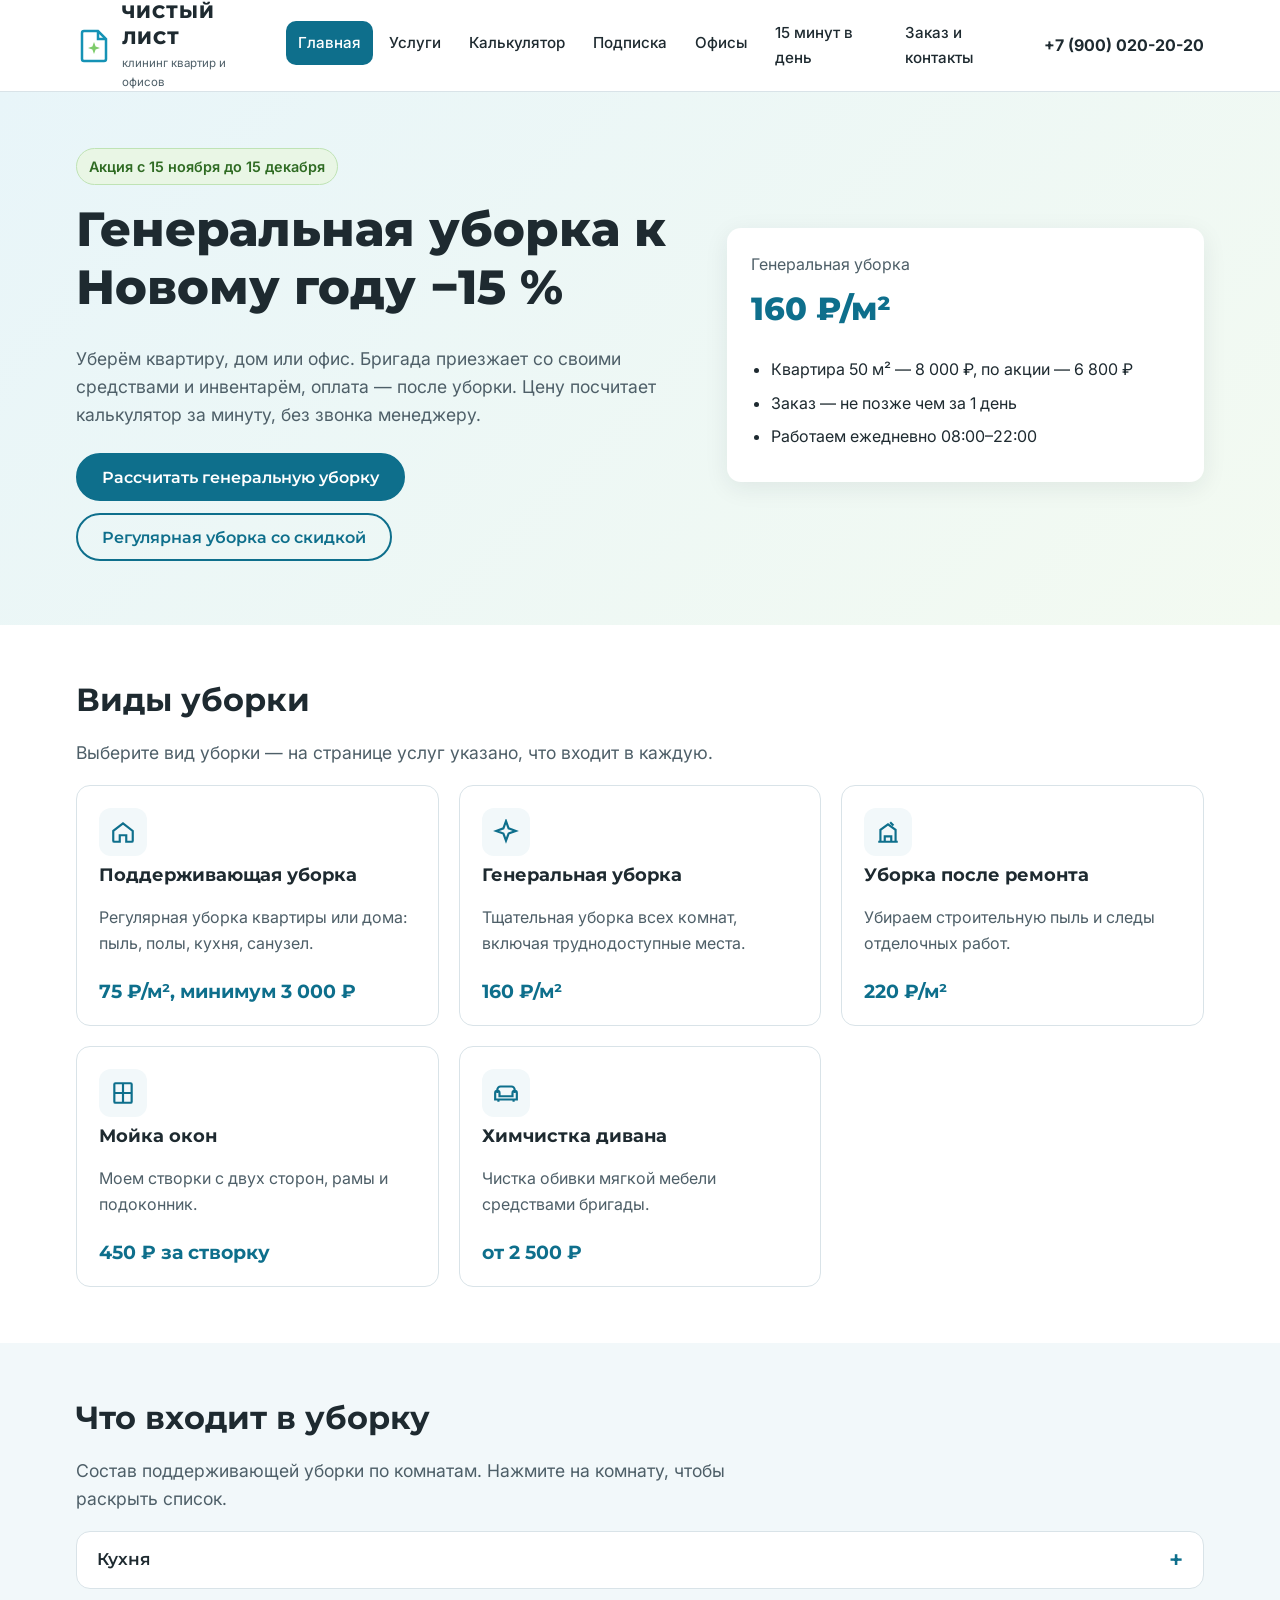
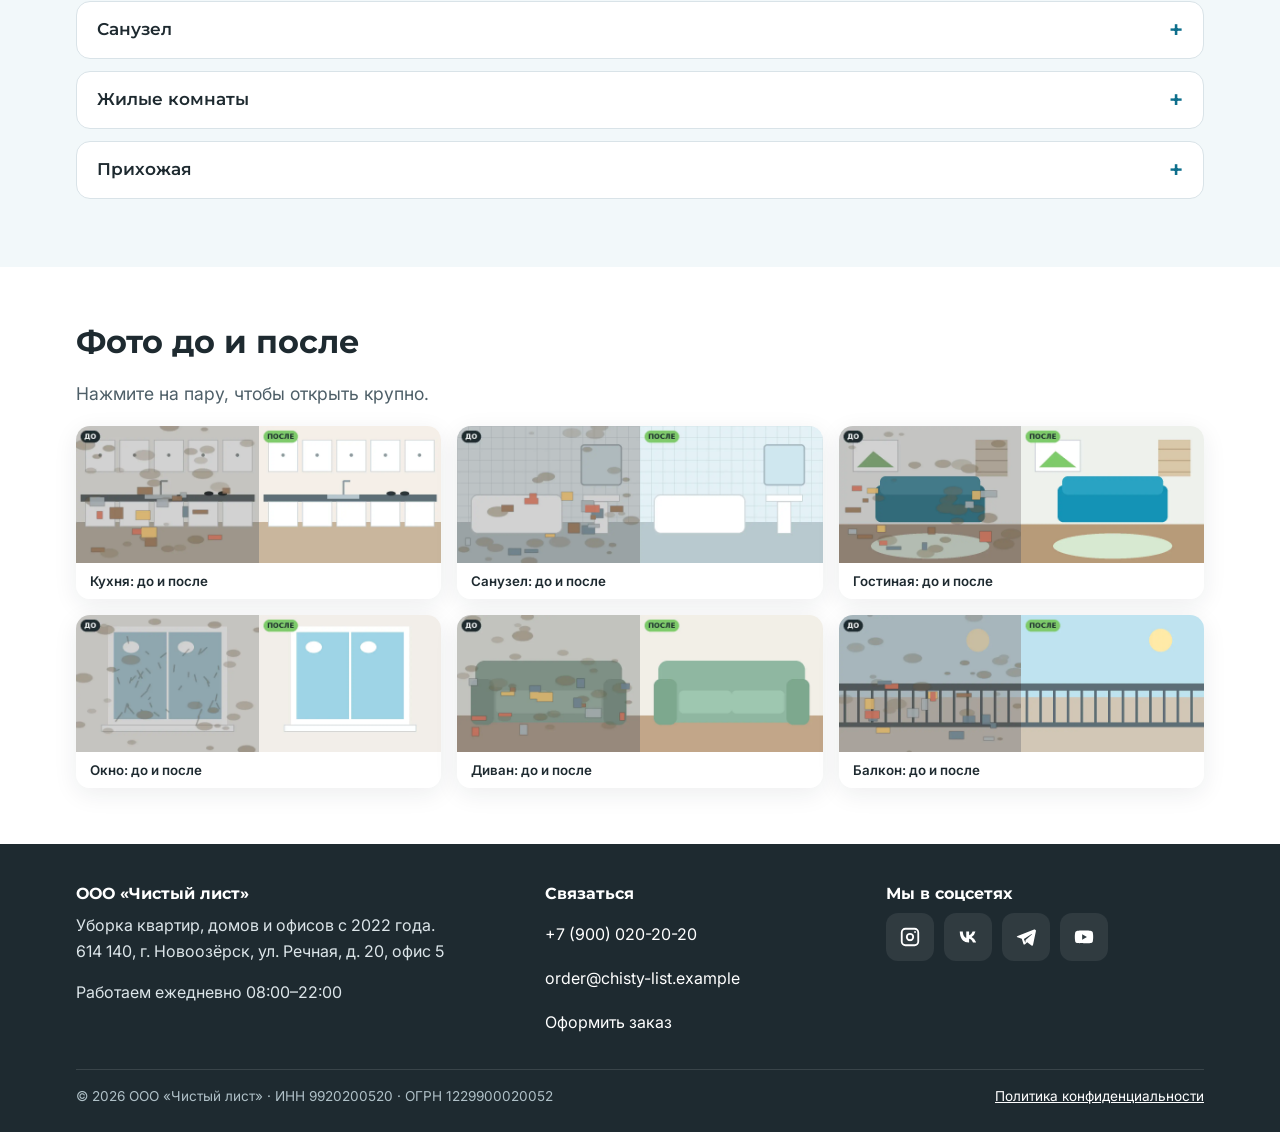
==== index.html @ 318503a2 "Исходный результат нейросети: 10 страниц, стили, JS, Apps Script, docs" ====
<!doctype html>
<html lang="ru">
<head>
<meta charset="utf-8">
<meta name="viewport" content="width=device-width, initial-scale=1">
<!-- Google tag (gtag.js) -->
<script async src="https://www.googletagmanager.com/gtag/js?id=G-XXXXXXXXXX"></script>
<script>
  window.dataLayer = window.dataLayer || [];
  function gtag(){dataLayer.push(arguments);}
  gtag('js', new Date());
  gtag('config', 'G-XXXXXXXXXX');
</script>
<title>Чистый лист — уборка квартир, домов и офисов в Новоозёрске</title>
<meta name="description" content="Поддерживающая уборка от 75 ₽/м², генеральная — 160 ₽/м². Генеральная уборка к Новому году −15 % при заказе до 15 декабря. Расчёт цены онлайн.">
<link rel="canonical" href="https://tz-20-klining-chistyy-list.vercel.app/">
<meta property="og:type" content="website">
<meta property="og:locale" content="ru_RU">
<meta property="og:site_name" content="Чистый лист — клининг квартир и офисов">
<meta property="og:title" content="Чистый лист — уборка квартир, домов и офисов в Новоозёрске">
<meta property="og:description" content="Поддерживающая уборка от 75 ₽/м², генеральная — 160 ₽/м². Генеральная уборка к Новому году −15 % при заказе до 15 декабря. Расчёт цены онлайн.">
<meta property="og:url" content="https://tz-20-klining-chistyy-list.vercel.app/">
<meta property="og:image" content="https://tz-20-klining-chistyy-list.vercel.app/img/og-image.jpg">
<meta property="og:image:width" content="1200">
<meta property="og:image:height" content="630">
<meta name="theme-color" content="#1592B5">
<link rel="icon" href="favicon.ico" sizes="any">
<link rel="icon" href="img/favicon.svg" type="image/svg+xml">
<link rel="apple-touch-icon" href="img/apple-touch-icon.png">
<link rel="preconnect" href="https://fonts.googleapis.com">
<link rel="preconnect" href="https://fonts.gstatic.com" crossorigin>
<link rel="stylesheet" href="https://fonts.googleapis.com/css2?family=Inter:wght@400;500;600;700&amp;family=Montserrat:wght@600;700;800&amp;display=swap">
<link rel="stylesheet" href="css/style.css">
<script src="js/analytics.js" defer></script>
<script src="js/main.js" defer></script>
</head>
<body>
<a class="skip-link" href="#main">Перейти к содержанию</a>
<header class="header">
  <div class="wrap header__inner">
    <a class="logo" href="index.html" aria-label="Чистый лист — на главную">
      <svg class="logo__mark" viewBox="0 0 36 36" aria-hidden="true"><path d="M8 3h14l8 8v20a2 2 0 0 1-2 2H8a2 2 0 0 1-2-2V5a2 2 0 0 1 2-2z" fill="#fff" stroke="#1592B5" stroke-width="2.5"/><path d="M22 3v8h8" fill="none" stroke="#1592B5" stroke-width="2.5"/><path d="M18 14l1.6 4.4L24 20l-4.4 1.6L18 26l-1.6-4.4L12 20l4.4-1.6z" fill="#7DCB6A"/></svg>
      <span><span class="logo__name">ЧИСТЫЙ ЛИСТ</span><span class="logo__sub">клининг квартир и офисов</span></span>
    </a>
    <nav class="nav" id="nav" aria-label="Главное меню">
      <ul class="nav__list">
        <li><a class="nav__link" href="index.html" aria-current="page">Главная</a></li><li><a class="nav__link" href="services.html">Услуги</a></li><li><a class="nav__link" href="calculator.html">Калькулятор</a></li><li><a class="nav__link" href="subscription.html">Подписка</a></li><li><a class="nav__link" href="office.html">Офисы</a></li><li><a class="nav__link" href="tips.html">15 минут в день</a></li><li><a class="nav__link" href="contacts.html">Заказ и контакты</a></li>
      </ul>
    </nav>
    <a class="header__phone" href="tel:+79000202020" data-event="contact_click" data-contact-type="phone">+7 (900) 020-20-20</a>
    <button class="nav-toggle" type="button" aria-controls="nav" aria-expanded="false" aria-label="Открыть меню"><span></span></button>
  </div>
</header>
<main id="main">
<section class="hero">
  <div class="wrap hero__grid">
    <div>
      <span class="badge">Акция с 15 ноября до 15 декабря</span>
      <h1>Генеральная уборка к Новому году −15 %</h1>
      <p class="lead">Уберём квартиру, дом или офис. Бригада приезжает со своими средствами и инвентарём, оплата — после уборки. Цену посчитает калькулятор за минуту, без звонка менеджеру.</p>
      <div class="hero__actions">
        <a class="btn" href="calculator.html?type=deep" data-event="cta_click" data-button-name="hero_calc_deep" data-page-section="hero">Рассчитать генеральную уборку</a>
        <a class="btn btn--ghost" href="subscription.html" data-event="cta_click" data-button-name="hero_subscription" data-page-section="hero">Регулярная уборка со скидкой</a>
      </div>
    </div>
    <div class="hero__card">
      <p class="muted">Генеральная уборка</p>
      <p class="price-big">160 ₽/м²</p>
      <ul>
        <li>Квартира 50 м² — 8 000 ₽, по акции — 6 800 ₽</li>
        <li>Заказ — не позже чем за 1 день</li>
        <li>Работаем ежедневно 08:00–22:00</li>
      </ul>
    </div>
  </div>
</section>
<section class="section" aria-labelledby="types">
  <div class="wrap">
    <h2 id="types">Виды уборки</h2>
    <p class="lead">Выберите вид уборки — на странице услуг указано, что входит в каждую.</p>
    <div class="grid grid--3"><a class="card card--link" href="services.html#regular" data-event="service_view" data-cleaning-type="regular"><span class="card__icon"><svg width="26" height="26" viewBox="0 0 24 24" fill="none" stroke="currentColor" stroke-width="2" aria-hidden="true"><path d="M3 11l9-7 9 7v9a1 1 0 0 1-1 1h-5v-6H9v6H4a1 1 0 0 1-1-1z"/></svg></span><h3>Поддерживающая уборка</h3><p class="muted">Регулярная уборка квартиры или дома: пыль, полы, кухня, санузел.</p><span class="card__price">75 ₽/м², минимум 3 000 ₽</span></a><a class="card card--link" href="services.html#deep" data-event="service_view" data-cleaning-type="deep"><span class="card__icon"><svg width="26" height="26" viewBox="0 0 24 24" fill="none" stroke="currentColor" stroke-width="2" aria-hidden="true"><path d="M12 2l2.4 6.6L21 11l-6.6 2.4L12 20l-2.4-6.6L3 11l6.6-2.4z"/></svg></span><h3>Генеральная уборка</h3><p class="muted">Тщательная уборка всех комнат, включая труднодоступные места.</p><span class="card__price">160 ₽/м²</span></a><a class="card card--link" href="services.html#after_repair" data-event="service_view" data-cleaning-type="after_repair"><span class="card__icon"><svg width="26" height="26" viewBox="0 0 24 24" fill="none" stroke="currentColor" stroke-width="2" aria-hidden="true"><path d="M3 21h18M5 21V10l7-5 7 5v11M9 21v-5h6v5"/><path d="M14 3l3 3"/></svg></span><h3>Уборка после ремонта</h3><p class="muted">Убираем строительную пыль и следы отделочных работ.</p><span class="card__price">220 ₽/м²</span></a><a class="card card--link" href="services.html#windows" data-event="service_view" data-cleaning-type="windows"><span class="card__icon"><svg width="26" height="26" viewBox="0 0 24 24" fill="none" stroke="currentColor" stroke-width="2" aria-hidden="true"><rect x="4" y="3" width="16" height="18" rx="1"/><path d="M12 3v18M4 12h16"/></svg></span><h3>Мойка окон</h3><p class="muted">Моем створки с двух сторон, рамы и подоконник.</p><span class="card__price">450 ₽ за створку</span></a><a class="card card--link" href="services.html#upholstery" data-event="service_view" data-cleaning-type="upholstery"><span class="card__icon"><svg width="26" height="26" viewBox="0 0 24 24" fill="none" stroke="currentColor" stroke-width="2" aria-hidden="true"><path d="M4 12V9a3 3 0 0 1 3-3h10a3 3 0 0 1 3 3v3"/><path d="M2 12a2 2 0 0 1 4 0v3h12v-3a2 2 0 0 1 4 0v6H2zM5 18v2M19 18v2"/></svg></span><h3>Химчистка дивана</h3><p class="muted">Чистка обивки мягкой мебели средствами бригады.</p><span class="card__price">от 2 500 ₽</span></a></div>
  </div>
</section>
<section class="section section--soft faq" aria-labelledby="included">
  <div class="wrap">
    <h2 id="included">Что входит в уборку</h2>
    <p class="lead">Состав поддерживающей уборки по комнатам. Нажмите на комнату, чтобы раскрыть список.</p>
    <details data-event="faq_open" data-question-id="kitchen"><summary>Кухня</summary><div class="faq__body"><ul><li>Столешница, фартук и фасады шкафов снаружи</li><li>Плита снаружи и мойка</li><li>Стол, стулья, подоконник</li><li>Пол: пылесос и влажная уборка</li><li>Духовка и холодильник внутри — дополнительно: 700 ₽ и 600 ₽</li></ul></div></details><details data-event="faq_open" data-question-id="bathroom"><summary>Санузел</summary><div class="faq__body"><ul><li>Ванна или душевая кабина</li><li>Раковина, смеситель и зеркало</li><li>Унитаз снаружи и внутри</li><li>Плитка на уровне брызг</li><li>Пол</li></ul></div></details><details data-event="faq_open" data-question-id="rooms"><summary>Жилые комнаты</summary><div class="faq__body"><ul><li>Пыль с мебели, полок и техники</li><li>Зеркала и стеклянные поверхности</li><li>Заправка кровати (бельё ваше)</li><li>Пол: пылесос и влажная уборка</li><li>Балкон — дополнительно: 900 ₽</li></ul></div></details><details data-event="faq_open" data-question-id="hallway"><summary>Прихожая</summary><div class="faq__body"><ul><li>Входная дверь с внутренней стороны</li><li>Зеркало и полки</li><li>Обувница снаружи</li><li>Пол и коврик</li></ul></div></details>
  </div>
</section>
<section class="section" aria-labelledby="photos">
  <div class="wrap">
    <h2 id="photos">Фото до и после</h2>
    <p class="lead">Нажмите на пару, чтобы открыть крупно.</p>
    <div class="gallery"><button class="gallery__item" type="button" data-event="gallery_view" data-photo-index="1" data-room="kitchen" data-title="Кухня"><span class="gallery__pair"><img src="img/before-kitchen.webp" alt="Кухня до уборки" width="400" height="300" loading="lazy"><img src="img/after-kitchen.webp" alt="Кухня после уборки" width="400" height="300" loading="lazy"></span><span class="gallery__caption">Кухня: до и после</span></button><button class="gallery__item" type="button" data-event="gallery_view" data-photo-index="2" data-room="bathroom" data-title="Санузел"><span class="gallery__pair"><img src="img/before-bathroom.webp" alt="Санузел до уборки" width="400" height="300" loading="lazy"><img src="img/after-bathroom.webp" alt="Санузел после уборки" width="400" height="300" loading="lazy"></span><span class="gallery__caption">Санузел: до и после</span></button><button class="gallery__item" type="button" data-event="gallery_view" data-photo-index="3" data-room="living" data-title="Гостиная"><span class="gallery__pair"><img src="img/before-living.webp" alt="Гостиная до уборки" width="400" height="300" loading="lazy"><img src="img/after-living.webp" alt="Гостиная после уборки" width="400" height="300" loading="lazy"></span><span class="gallery__caption">Гостиная: до и после</span></button><button class="gallery__item" type="button" data-event="gallery_view" data-photo-index="4" data-room="window" data-title="Окно"><span class="gallery__pair"><img src="img/before-window.webp" alt="Окно до уборки" width="400" height="300" loading="lazy"><img src="img/after-window.webp" alt="Окно после уборки" width="400" height="300" loading="lazy"></span><span class="gallery__caption">Окно: до и после</span></button><button class="gallery__item" type="button" data-event="gallery_view" data-photo-index="5" data-room="sofa" data-title="Диван"><span class="gallery__pair"><img src="img/before-sofa.webp" alt="Диван до уборки" width="400" height="300" loading="lazy"><img src="img/after-sofa.webp" alt="Диван после уборки" width="400" height="300" loading="lazy"></span><span class="gallery__caption">Диван: до и после</span></button><button class="gallery__item" type="button" data-event="gallery_view" data-photo-index="6" data-room="balcony" data-title="Балкон"><span class="gallery__pair"><img src="img/before-balcony.webp" alt="Балкон до уборки" width="400" height="300" loading="lazy"><img src="img/after-balcony.webp" alt="Балкон после уборки" width="400" height="300" loading="lazy"></span><span class="gallery__caption">Балкон: до и после</span></button></div>
  </div>
</section>
<div class="lightbox" id="lightbox" role="dialog" aria-modal="true" aria-label="Фото до и после">
  <div class="lightbox__inner">
    <button class="btn btn--ghost lightbox__close" type="button" data-close>Закрыть</button>
    <h2 class="lightbox__title" id="lightbox-title"></h2>
    <div class="lightbox__pair">
      <figure><img id="lb-before" src="img/before-kitchen.webp" alt="" width="800" height="600"><figcaption>До</figcaption></figure>
      <figure><img id="lb-after" src="img/after-kitchen.webp" alt="" width="800" height="600"><figcaption>После</figcaption></figure>
    </div>
  </div>
</div>
</main>
<footer class="footer">
  <div class="wrap">
    <div class="footer__grid">
      <div>
        <h2>ООО «Чистый лист»</h2>
        <p>Уборка квартир, домов и офисов с 2022 года.<br>614 140, г. Новоозёрск, ул. Речная, д. 20, офис 5</p>
        <p>Работаем ежедневно 08:00–22:00</p>
      </div>
      <div>
        <h2>Связаться</h2>
        <ul>
          <li><a href="tel:+79000202020" data-event="contact_click" data-contact-type="phone">+7 (900) 020-20-20</a></li>
          <li><a href="mailto:order@chisty-list.example" data-event="contact_click" data-contact-type="email">order@chisty-list.example</a></li>
          <li><a href="contacts.html">Оформить заказ</a></li>
        </ul>
      </div>
      <div>
        <h2>Мы в соцсетях</h2>
        <div class="socials"><a href="https://www.instagram.com/chisty_list_clean/" target="_blank" rel="noopener" aria-label="Instagram" data-event="social_click" data-network="instagram" data-page-section="footer"><svg viewBox="0 0 24 24" aria-hidden="true"><path d="M7 2h10a5 5 0 0 1 5 5v10a5 5 0 0 1-5 5H7a5 5 0 0 1-5-5V7a5 5 0 0 1 5-5zm0 2a3 3 0 0 0-3 3v10a3 3 0 0 0 3 3h10a3 3 0 0 0 3-3V7a3 3 0 0 0-3-3H7zm5 3.5a4.5 4.5 0 1 1 0 9 4.5 4.5 0 0 1 0-9zm0 2a2.5 2.5 0 1 0 0 5 2.5 2.5 0 0 0 0-5zM17.5 5.5a1 1 0 1 1 0 2 1 1 0 0 1 0-2z"/></svg></a><a href="https://vk.com/chisty_list_clean" target="_blank" rel="noopener" aria-label="ВКонтакте" data-event="social_click" data-network="vk" data-page-section="footer"><svg viewBox="0 0 24 24" aria-hidden="true"><path d="M3 6h3.3c.2 4.6 2.2 6.6 3.8 7V6h3.1v4c1.6-.2 3.2-2 3.8-4h3.1a9.3 9.3 0 0 1-4.2 6 9.6 9.6 0 0 1 4.9 6h-3.4c-.7-2.2-2.5-3.9-4.2-4.1V18h-.4C7.2 18 3.3 14.3 3 6z"/></svg></a><a href="https://t.me/chisty_list_clean" target="_blank" rel="noopener" aria-label="Telegram" data-event="social_click" data-network="telegram" data-page-section="footer"><svg viewBox="0 0 24 24" aria-hidden="true"><path d="M21.5 3.6 2.9 10.8c-1.3.5-1.2 1.3-.2 1.6l4.7 1.5 1.8 5.6c.2.6.4.8.9.8.4 0 .6-.2.9-.4l2.3-2.2 4.7 3.5c.9.5 1.5.2 1.7-.8l3.1-14.6c.3-1.3-.5-1.9-1.3-1.6zM9.7 14.1l8.5-5.4c.4-.2.7-.1.4.2l-7 6.4-.3 3-1.6-4.2z"/></svg></a><a href="https://www.youtube.com/@chisty_list_clean" target="_blank" rel="noopener" aria-label="YouTube" data-event="social_click" data-network="youtube" data-page-section="footer"><svg viewBox="0 0 24 24" aria-hidden="true"><path d="M21.6 7.2a2.6 2.6 0 0 0-1.8-1.8C18.2 5 12 5 12 5s-6.2 0-7.8.4A2.6 2.6 0 0 0 2.4 7.2 27 27 0 0 0 2 12a27 27 0 0 0 .4 4.8 2.6 2.6 0 0 0 1.8 1.8c1.6.4 7.8.4 7.8.4s6.2 0 7.8-.4a2.6 2.6 0 0 0 1.8-1.8A27 27 0 0 0 22 12a27 27 0 0 0-.4-4.8zM10 15V9l5.2 3L10 15z"/></svg></a></div>
      </div>
    </div>
    <div class="footer__bottom">
      <span>© 2026 ООО «Чистый лист» · ИНН 9920200520 · ОГРН 1229900020052</span>
      <a href="privacy.html">Политика конфиденциальности</a>
    </div>
  </div>
</footer>
</body>
</html>
---- css/style.css ----
/* ЧИСТЫЙ ЛИСТ — общие стили сайта */
:root {
  --brand: #1592B5;        /* бирюзово-синий, фирменный */
  --brand-dark: #0E6F8C;   /* для кнопок и текста: контраст с белым выше 4.5:1 */
  --green: #7DCB6A;        /* свежий зелёный */
  --green-soft: #E9F6E5;
  --ink: #1E2A30;          /* графит */
  --muted: #4E5F68;
  --line: #D9E3E8;
  --bg: #FFFFFF;
  --bg-soft: #F2F8FA;
  --error: #B42318;
  --radius: 14px;
  --shadow: 0 6px 24px rgba(30, 42, 48, .08);
  --wrap: 1160px;
}

*, *::before, *::after { box-sizing: border-box; }
html { -webkit-text-size-adjust: 100%; scroll-behavior: smooth; }
body {
  margin: 0;
  font-family: "Inter", system-ui, -apple-system, "Segoe UI", Roboto, Arial, sans-serif;
  font-size: 16px;
  line-height: 1.6;
  color: var(--ink);
  background: var(--bg);
  overflow-x: hidden;
}
img { max-width: 100%; height: auto; display: block; }
[hidden] { display: none !important; }
a { color: var(--brand-dark); }
h1, h2, h3 { font-family: "Montserrat", "Inter", sans-serif; line-height: 1.2; margin: 0 0 .6em; }
h1 { font-size: clamp(1.8rem, 4.5vw, 3rem); font-weight: 800; }
h2 { font-size: clamp(1.4rem, 3vw, 2rem); font-weight: 700; }
h3 { font-size: 1.15rem; font-weight: 700; }
p { margin: 0 0 1em; }

.wrap { width: 100%; max-width: var(--wrap); margin: 0 auto; padding: 0 16px; }
.section { padding: 56px 0; }
.section--soft { background: var(--bg-soft); }
.lead { font-size: 1.1rem; color: var(--muted); max-width: 720px; }
.muted { color: var(--muted); }
.small { font-size: .9rem; }
.visually-hidden {
  position: absolute !important; width: 1px; height: 1px; overflow: hidden;
  clip: rect(0 0 0 0); white-space: nowrap;
}
.skip-link { position: absolute; left: -999px; top: 8px; background: var(--ink); color: #fff; padding: 8px 12px; z-index: 100; }
.skip-link:focus { left: 8px; }
:focus-visible { outline: 3px solid var(--green); outline-offset: 2px; }

/* ---------- Кнопки ---------- */
.btn {
  display: inline-flex; align-items: center; justify-content: center; gap: 8px;
  min-height: 48px; min-width: 44px; padding: 12px 24px;
  border-radius: 999px; border: 2px solid var(--brand-dark);
  background: var(--brand-dark); color: #fff;
  font: 600 1rem/1.2 "Montserrat", sans-serif; text-decoration: none; cursor: pointer;
  transition: background .2s, transform .1s;
}
.btn:hover { background: #0B5B73; }
.btn:active { transform: translateY(1px); }
.btn[disabled] { opacity: .6; cursor: wait; }
.btn--ghost { background: transparent; color: var(--brand-dark); }
.btn--ghost:hover { background: var(--bg-soft); }
.btn--green { background: var(--green); border-color: var(--green); color: var(--ink); }
.btn--green:hover { background: #6BB958; }
.btn--block { width: 100%; }

/* ---------- Шапка ---------- */
.header { position: sticky; top: 0; z-index: 50; background: rgba(255,255,255,.96); border-bottom: 1px solid var(--line); backdrop-filter: blur(6px); }
.header__inner { display: flex; align-items: center; gap: 16px; min-height: 68px; }
.logo { display: flex; align-items: center; gap: 10px; text-decoration: none; color: var(--ink); margin-right: auto; }
.logo__mark { width: 36px; height: 36px; flex: none; }
.logo__name { font: 800 1.1rem/1 "Montserrat", sans-serif; letter-spacing: .06em; }
.logo__sub { display: block; font-size: .72rem; color: var(--muted); letter-spacing: 0; font-weight: 400; margin-top: 3px; }
.nav__list { display: flex; gap: 4px; list-style: none; margin: 0; padding: 0; }
.nav__link {
  display: flex; align-items: center; min-height: 44px; padding: 0 12px; border-radius: 10px;
  color: var(--ink); text-decoration: none; font-weight: 500; font-size: .95rem;
}
.nav__link:hover { background: var(--bg-soft); }
.nav__link[aria-current="page"] { background: var(--brand-dark); color: #fff; }
.header__phone { font-weight: 700; text-decoration: none; color: var(--ink); white-space: nowrap; min-height: 44px; display: flex; align-items: center; }
.nav-toggle {
  display: none; width: 48px; height: 48px; border: 1px solid var(--line); border-radius: 12px;
  background: #fff; cursor: pointer; align-items: center; justify-content: center;
}
.nav-toggle span, .nav-toggle span::before, .nav-toggle span::after {
  display: block; width: 22px; height: 2px; background: var(--ink); position: relative; content: "";
}
.nav-toggle span::before { position: absolute; top: -7px; }
.nav-toggle span::after { position: absolute; top: 7px; }

@media (max-width: 1100px) {
  .nav-toggle { display: inline-flex; }
  .header__phone { display: none; }
  .nav { position: absolute; top: 100%; left: 0; right: 0; background: #fff; border-bottom: 1px solid var(--line); display: none; box-shadow: var(--shadow); }
  .nav.is-open { display: block; }
  .nav__list { flex-direction: column; padding: 8px 16px 16px; }
  .nav__link { min-height: 48px; }
}

/* ---------- Первый экран ---------- */
.hero { background: linear-gradient(135deg, #E8F5F9 0%, #F3FAF1 100%); padding: 56px 0 64px; }
.hero__grid { display: grid; grid-template-columns: 1.3fr 1fr; gap: 32px; align-items: center; }
.badge { display: inline-block; background: var(--green-soft); color: #2F6B23; border: 1px solid #BFE3B4; font-weight: 600; font-size: .9rem; padding: 6px 12px; border-radius: 999px; margin-bottom: 16px; }
.hero__actions { display: flex; flex-wrap: wrap; gap: 12px; margin-top: 24px; }
.hero__card { background: #fff; border-radius: var(--radius); box-shadow: var(--shadow); padding: 24px; }
.hero__card ul { margin: 0; padding-left: 20px; }
.hero__card li { margin-bottom: 8px; }
.price-big { font: 800 2rem/1 "Montserrat", sans-serif; color: var(--brand-dark); }

/* ---------- Карточки ---------- */
.grid { display: grid; gap: 20px; }
.grid--3 { grid-template-columns: repeat(3, 1fr); }
.grid--2 { grid-template-columns: repeat(2, 1fr); }
.card {
  background: #fff; border: 1px solid var(--line); border-radius: var(--radius); padding: 22px;
  display: flex; flex-direction: column; gap: 8px;
}
.card--link { cursor: pointer; text-decoration: none; color: inherit; transition: box-shadow .2s, border-color .2s; }
.card--link:hover { box-shadow: var(--shadow); border-color: var(--brand); }
.card__icon { width: 48px; height: 48px; border-radius: 12px; background: var(--bg-soft); display: grid; place-items: center; color: var(--brand-dark); }
.card__price { font: 700 1.2rem/1.2 "Montserrat", sans-serif; color: var(--brand-dark); margin-top: auto; }
.card ul { margin: 0; padding-left: 18px; }
.card li { margin-bottom: 4px; }

/* ---------- Что входит (раскрывающиеся блоки) ---------- */
.faq details { border: 1px solid var(--line); border-radius: var(--radius); background: #fff; margin-bottom: 12px; }
.faq summary {
  cursor: pointer; list-style: none; padding: 16px 52px 16px 20px; min-height: 56px; position: relative;
  font: 600 1.05rem/1.4 "Montserrat", sans-serif;
}
.faq summary::-webkit-details-marker { display: none; }
.faq summary::after { content: "+"; position: absolute; right: 20px; top: 50%; transform: translateY(-50%); font-size: 1.5rem; color: var(--brand-dark); }
.faq details[open] summary::after { content: "−"; }
.faq .faq__body { padding: 0 20px 16px; }
.faq ul { margin: 0; padding-left: 20px; }

/* ---------- Галерея до/после ---------- */
.gallery { display: grid; grid-template-columns: repeat(3, 1fr); gap: 16px; }
.gallery__item { border: 0; padding: 0; background: none; cursor: pointer; text-align: left; border-radius: var(--radius); overflow: hidden; box-shadow: var(--shadow); }
.gallery__pair { display: grid; grid-template-columns: 1fr 1fr; }
.gallery__pair img { aspect-ratio: 4 / 3; object-fit: cover; width: 100%; }
.gallery__caption { display: block; padding: 10px 14px; background: #fff; font-weight: 600; color: var(--ink); font-family: "Inter", sans-serif; }
.lightbox { position: fixed; inset: 0; background: rgba(15, 22, 26, .85); display: none; align-items: center; justify-content: center; padding: 16px; z-index: 200; }
.lightbox.is-open { display: flex; }
.lightbox__inner { background: #fff; border-radius: var(--radius); max-width: 960px; width: 100%; padding: 16px; }
.lightbox__pair { display: grid; grid-template-columns: 1fr 1fr; gap: 12px; }
.lightbox__pair figure { margin: 0; }
.lightbox__pair figcaption { text-align: center; font-weight: 600; padding-top: 6px; }
.lightbox__close { float: right; }

/* ---------- Формы ---------- */
.form { display: grid; gap: 16px; }
.field { display: grid; gap: 6px; }
.field label, .field legend { font-weight: 600; }
.field input, .field select, .field textarea {
  width: 100%; min-height: 48px; padding: 10px 14px; border: 1.5px solid #9FB2BC; border-radius: 10px;
  font: inherit; color: var(--ink); background: #fff;
}
.field input:focus, .field select:focus, .field textarea:focus { border-color: var(--brand); outline: none; box-shadow: 0 0 0 3px rgba(21,146,181,.2); }
.field.has-error input, .field.has-error select { border-color: var(--error); background: #FFF6F5; }
.field__error { color: var(--error); font-size: .9rem; min-height: 0; }
.field__hint { color: var(--muted); font-size: .88rem; }
.check { display: flex; gap: 12px; align-items: flex-start; }
.check input { width: 24px; height: 24px; min-height: 24px; margin: 2px 0 0; flex: none; accent-color: var(--brand-dark); }
.check.has-error { color: var(--error); }
.notice { background: #FFF8E6; border: 1px solid #F1D48A; border-radius: 10px; padding: 12px 14px; font-size: .95rem; }
.notice--info { background: var(--bg-soft); border-color: var(--line); }
.form-status { font-weight: 600; }
.form-status.is-error { color: var(--error); }
.form-row { display: grid; grid-template-columns: 1fr 1fr; gap: 16px; }

/* ---------- Калькулятор ---------- */
.calc { display: grid; grid-template-columns: 1.4fr 1fr; gap: 24px; align-items: start; }
.panel { background: #fff; border: 1px solid var(--line); border-radius: var(--radius); padding: 22px; margin-bottom: 20px; }
.panel h2 { font-size: 1.25rem; }
.options { display: grid; grid-template-columns: repeat(auto-fit, minmax(150px, 1fr)); gap: 10px; }
.option { position: relative; }
.option input { position: absolute; opacity: 0; inset: 0; }
.option span {
  display: flex; flex-direction: column; justify-content: center; min-height: 64px; padding: 10px 14px;
  border: 1.5px solid var(--line); border-radius: 12px; cursor: pointer; background: #fff; height: 100%;
}
.option small { color: var(--muted); }
.option input:checked + span { border-color: var(--brand-dark); background: #E8F5F9; box-shadow: inset 0 0 0 1px var(--brand-dark); }
.option input:focus-visible + span { outline: 3px solid var(--green); outline-offset: 2px; }
.option input:disabled + span { opacity: .45; cursor: not-allowed; }
.range-row { display: flex; gap: 12px; align-items: center; }
.range-row input[type="range"] { flex: 1; min-height: 44px; accent-color: var(--brand-dark); }
.range-row input[type="number"] { width: 110px; }
.extras { display: grid; gap: 10px; }
.extra { display: flex; align-items: center; gap: 12px; padding: 10px 14px; border: 1px solid var(--line); border-radius: 12px; min-height: 56px; }
.extra label { display: flex; align-items: center; gap: 12px; flex: 1; cursor: pointer; }
.extra input[type="checkbox"] { width: 24px; height: 24px; accent-color: var(--brand-dark); flex: none; }
.extra__price { color: var(--muted); white-space: nowrap; }
.qty { display: flex; align-items: center; gap: 6px; }
.qty input { width: 64px; min-height: 44px; text-align: center; border: 1.5px solid #9FB2BC; border-radius: 10px; font: inherit; }
.summary { position: sticky; top: 88px; background: var(--ink); color: #fff; border-radius: var(--radius); padding: 24px; }
.summary h2 { color: #fff; font-size: 1.25rem; }
.summary dl { display: grid; grid-template-columns: 1fr auto; gap: 6px 12px; margin: 0 0 16px; }
.summary dt { color: #C9D6DC; }
.summary dd { margin: 0; text-align: right; font-weight: 600; }
.summary__total { font: 800 2rem/1.1 "Montserrat", sans-serif; color: var(--green); margin-bottom: 4px; }
.summary .btn { margin-top: 12px; }
.summary .muted { color: #C9D6DC; }

/* ---------- Подписка ---------- */
.freq { display: grid; grid-template-columns: repeat(2, 1fr); gap: 16px; }
.freq__btn {
  text-align: left; padding: 22px; border-radius: var(--radius); border: 2px solid var(--line); background: #fff;
  cursor: pointer; font: inherit; color: var(--ink); min-height: 44px;
}
.freq__btn[aria-pressed="true"] { border-color: var(--brand-dark); background: #E8F5F9; }
.freq__discount { display: inline-block; background: var(--green); color: var(--ink); font-weight: 700; border-radius: 999px; padding: 2px 10px; }
.saving { font: 800 2.2rem/1.1 "Montserrat", sans-serif; color: var(--brand-dark); }

/* ---------- Дата ---------- */
.dates { display: grid; grid-template-columns: repeat(7, 1fr); gap: 8px; }
.date-btn, .time-btn {
  min-height: 56px; border: 1.5px solid var(--line); border-radius: 12px; background: #fff; cursor: pointer;
  font: inherit; color: var(--ink); padding: 6px 4px; line-height: 1.2;
}
.date-btn small { display: block; color: var(--muted); font-size: .78rem; }
.date-btn[aria-pressed="true"], .time-btn[aria-pressed="true"] { border-color: var(--brand-dark); background: var(--brand-dark); color: #fff; }
.date-btn[aria-pressed="true"] small { color: #DDEFF5; }
.times { display: grid; grid-template-columns: repeat(4, 1fr); gap: 8px; margin-top: 12px; }
.picked { margin-top: 12px; font-weight: 600; }

/* ---------- Контакты ---------- */
.contact-list { list-style: none; padding: 0; margin: 0; display: grid; gap: 10px; }
.contact-list a { display: inline-flex; align-items: center; gap: 10px; min-height: 48px; font-weight: 600; text-decoration: none; }
.messengers { display: flex; flex-wrap: wrap; gap: 12px; }

/* ---------- Промокод ---------- */
.promo { display: flex; flex-wrap: wrap; align-items: center; gap: 12px; background: var(--green-soft); border: 2px dashed var(--green); border-radius: var(--radius); padding: 18px; }
.promo__code { font: 800 1.6rem/1 "Montserrat", monospace; letter-spacing: .08em; }

/* ---------- Чек-лист по дням ---------- */
.days { display: grid; grid-template-columns: repeat(auto-fit, minmax(220px, 1fr)); gap: 14px; }
.day { background: #fff; border: 1px solid var(--line); border-radius: var(--radius); padding: 18px; }
.day h3 { color: var(--brand-dark); }
.day ul { margin: 0; padding-left: 18px; }

/* ---------- Подвал ---------- */
.footer { background: var(--ink); color: #DCE5E9; padding: 40px 0 24px; margin-top: 0; }
.footer a { color: #fff; }
.footer__grid { display: grid; grid-template-columns: 1.4fr 1fr 1fr; gap: 24px; }
.footer h2 { color: #fff; font-size: 1rem; }
.footer ul { list-style: none; margin: 0; padding: 0; }
.footer li a { display: inline-flex; align-items: center; min-height: 44px; text-decoration: none; }
.socials { display: flex; flex-wrap: wrap; gap: 10px; }
.socials a { width: 48px; height: 48px; border-radius: 12px; background: rgba(255,255,255,.08); display: grid; place-items: center; }
.socials a:hover { background: var(--brand-dark); }
.socials svg { width: 22px; height: 22px; fill: #fff; }
.footer__bottom { border-top: 1px solid rgba(255,255,255,.12); margin-top: 24px; padding-top: 16px; font-size: .85rem; color: #AFC0C7; display: flex; flex-wrap: wrap; gap: 8px 24px; justify-content: space-between; }

/* ---------- Прочее ---------- */
.steps { counter-reset: s; list-style: none; padding: 0; display: grid; gap: 12px; }
.steps li { counter-increment: s; position: relative; padding-left: 52px; min-height: 40px; }
.steps li::before { content: counter(s); position: absolute; left: 0; top: 0; width: 38px; height: 38px; border-radius: 50%; background: var(--green-soft); color: #2F6B23; display: grid; place-items: center; font-weight: 700; }
.order-box { background: var(--bg-soft); border-radius: var(--radius); padding: 22px; }
.order-box dl { display: grid; grid-template-columns: auto 1fr; gap: 6px 16px; margin: 0; }
.order-box dt { color: var(--muted); }
.order-box dd { margin: 0; font-weight: 600; word-break: break-word; }
.policy h2 { font-size: 1.25rem; margin-top: 1.6em; }
.center { text-align: center; }
.mt { margin-top: 24px; }

@media (max-width: 900px) {
  .hero__grid, .calc, .footer__grid { grid-template-columns: 1fr; }
  .grid--3 { grid-template-columns: repeat(2, 1fr); }
  .gallery { grid-template-columns: repeat(2, 1fr); }
  .summary { position: static; }
  .dates { grid-template-columns: repeat(4, 1fr); }
}
@media (max-width: 600px) {
  .section { padding: 40px 0; }
  .grid--3, .grid--2, .gallery, .freq, .form-row { grid-template-columns: 1fr; }
  .dates { grid-template-columns: repeat(3, 1fr); }
  .times { grid-template-columns: repeat(2, 1fr); }
  .lightbox__pair { grid-template-columns: 1fr; }
  .hero__actions .btn { width: 100%; }
  .logo__sub { display: none; }
}
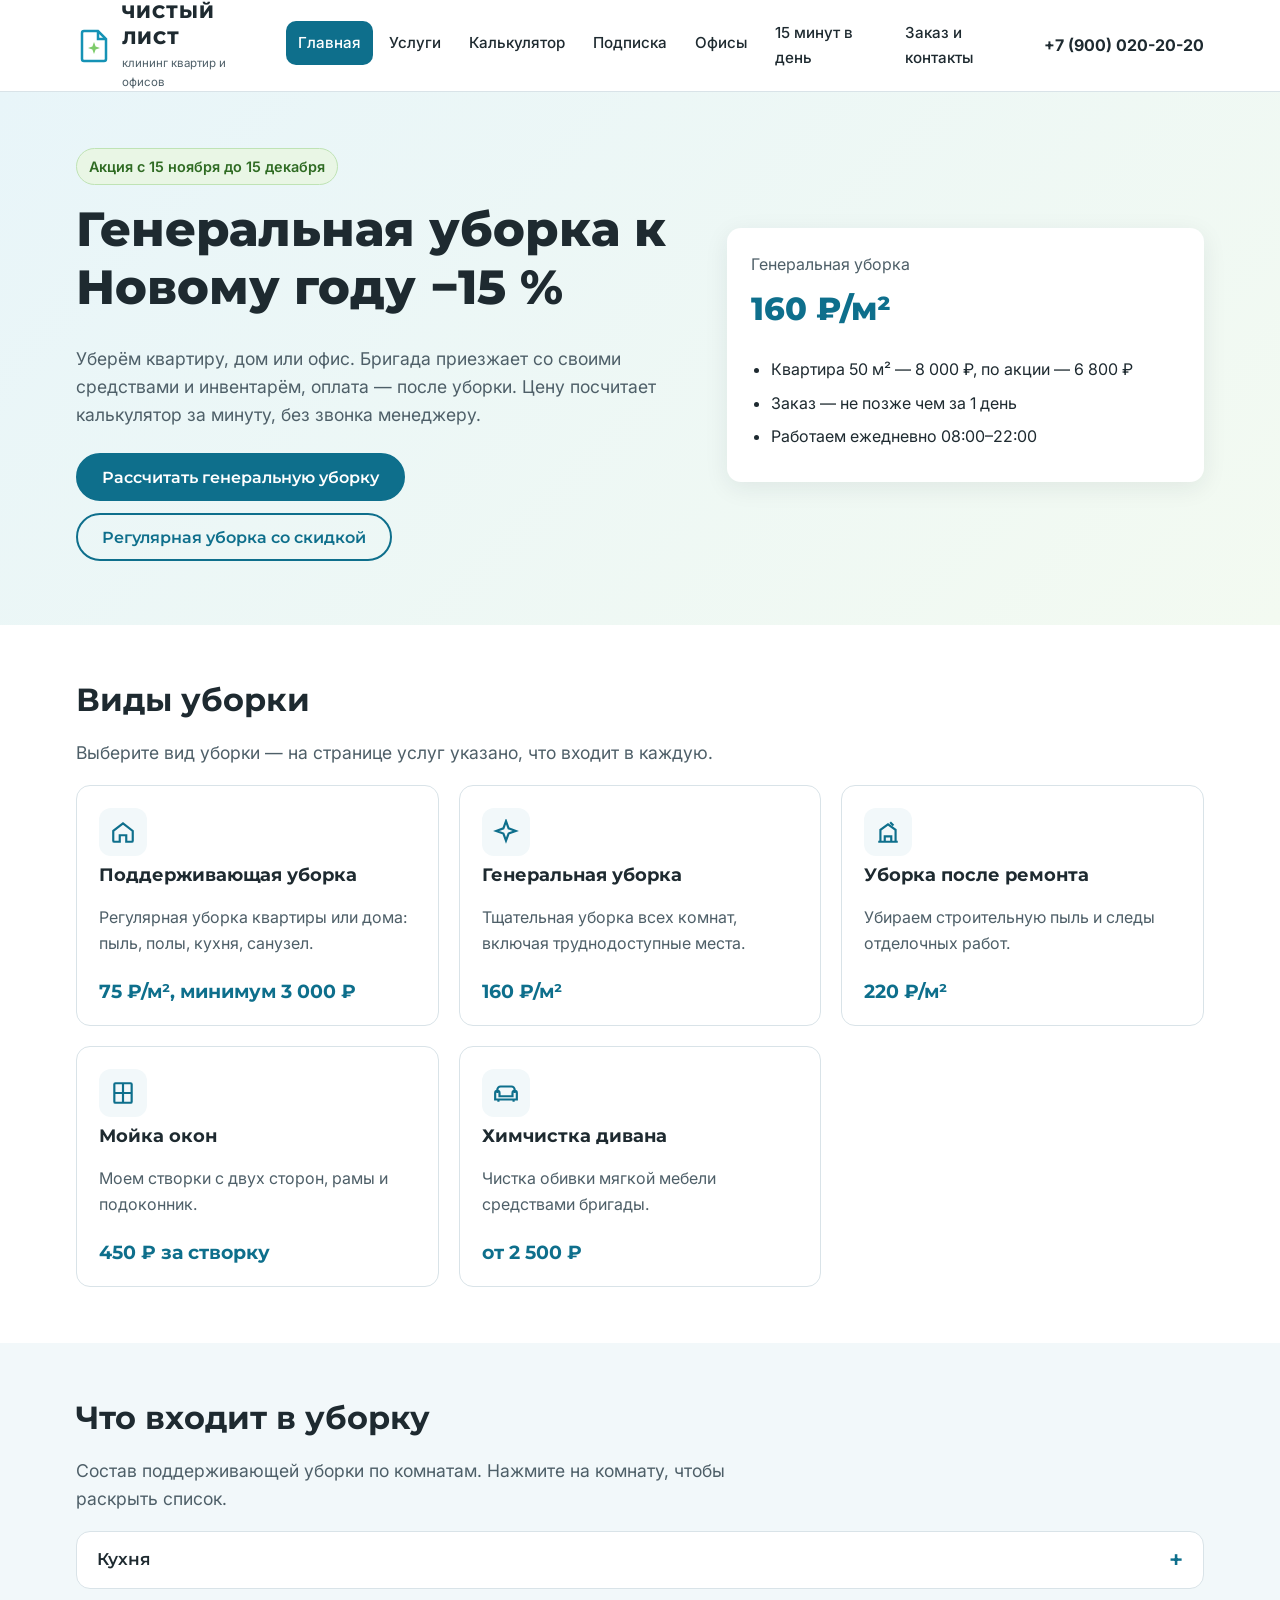
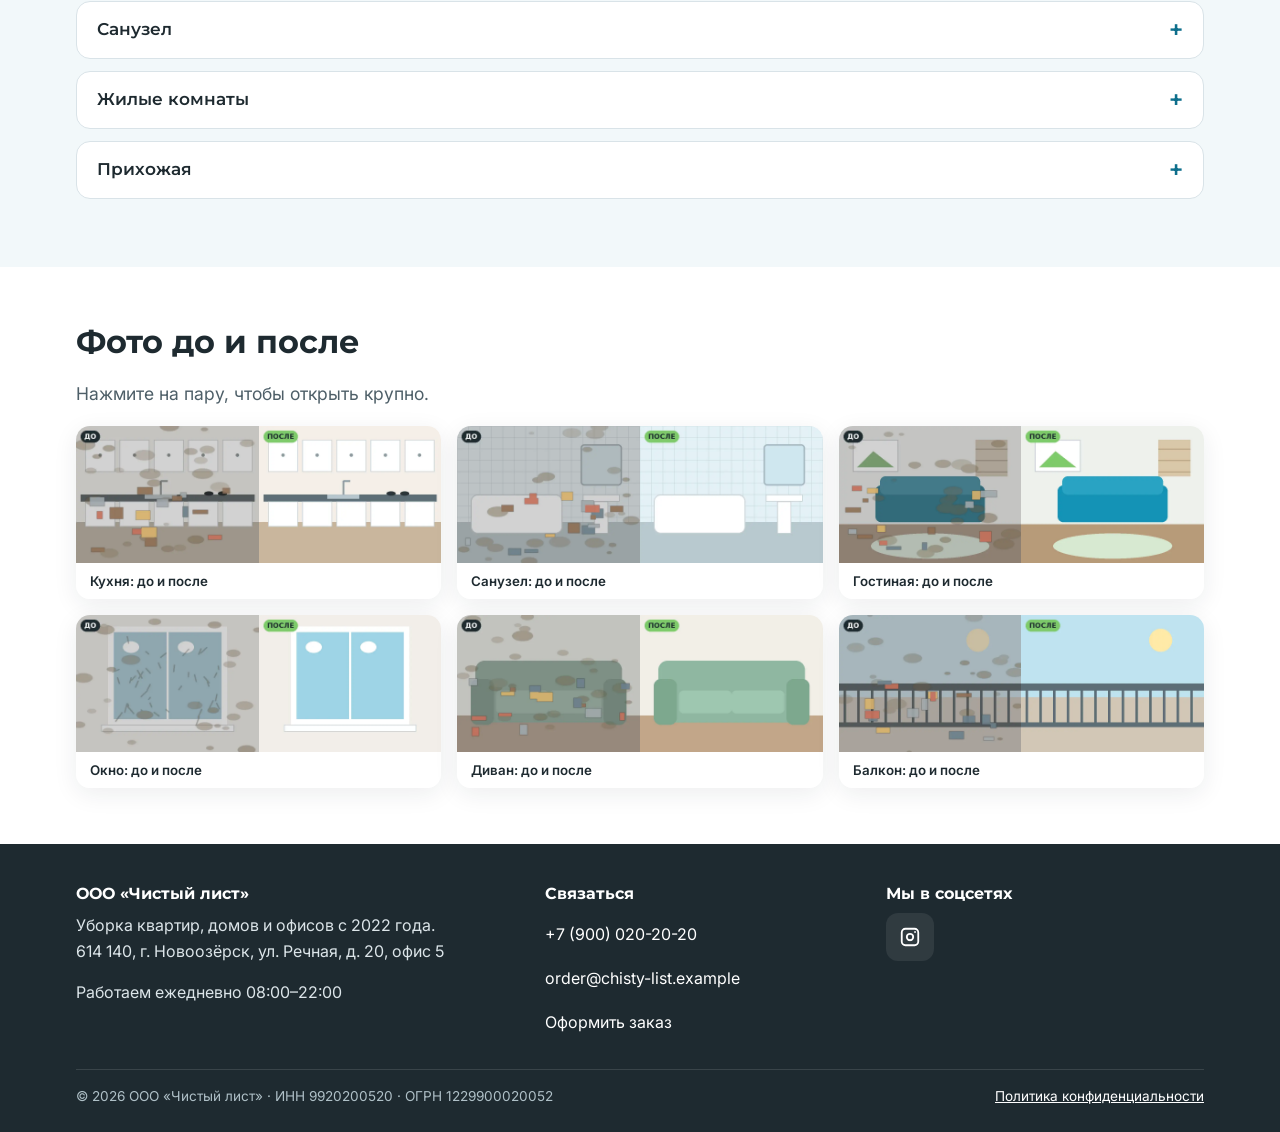
==== commit 71e85ef9: "GA4: form_start и form_submit отправляются из analytics.js (форма на fetch); в подвале только Instag" ====
--- a/index.html
+++ b/index.html
@@ -4,12 +4,18 @@
 <meta charset="utf-8">
 <meta name="viewport" content="width=device-width, initial-scale=1">
 <!-- Google tag (gtag.js) -->
-<script async src="https://www.googletagmanager.com/gtag/js?id=G-XXXXXXXXXX"></script>
+<script async src="https://www.googletagmanager.com/gtag/js?id=G-TCNW88BN83"></script>
 <script>
   window.dataLayer = window.dataLayer || [];
   function gtag(){dataLayer.push(arguments);}
   gtag('js', new Date());
-  gtag('config', 'G-XXXXXXXXXX');
+  // Режим отладки для DebugView: включается адресом ?debug_mode=1 и держится до закрытия вкладки.
+  var gaDebug = false;
+  try {
+    if (/[?&]debug_mode=1/.test(location.search)) sessionStorage.setItem('ga_debug', '1');
+    gaDebug = sessionStorage.getItem('ga_debug') === '1';
+  } catch (e) {}
+  gtag('config', 'G-TCNW88BN83', gaDebug ? { debug_mode: true } : {});
 </script>
 <title>Чистый лист — уборка квартир, домов и офисов в Новоозёрске</title>
 <meta name="description" content="Поддерживающая уборка от 75 ₽/м², генеральная — 160 ₽/м². Генеральная уборка к Новому году −15 % при заказе до 15 декабря. Расчёт цены онлайн.">
@@ -124,7 +130,7 @@
       </div>
       <div>
         <h2>Мы в соцсетях</h2>
-        <div class="socials"><a href="https://www.instagram.com/chisty_list_clean/" target="_blank" rel="noopener" aria-label="Instagram" data-event="social_click" data-network="instagram" data-page-section="footer"><svg viewBox="0 0 24 24" aria-hidden="true"><path d="M7 2h10a5 5 0 0 1 5 5v10a5 5 0 0 1-5 5H7a5 5 0 0 1-5-5V7a5 5 0 0 1 5-5zm0 2a3 3 0 0 0-3 3v10a3 3 0 0 0 3 3h10a3 3 0 0 0 3-3V7a3 3 0 0 0-3-3H7zm5 3.5a4.5 4.5 0 1 1 0 9 4.5 4.5 0 0 1 0-9zm0 2a2.5 2.5 0 1 0 0 5 2.5 2.5 0 0 0 0-5zM17.5 5.5a1 1 0 1 1 0 2 1 1 0 0 1 0-2z"/></svg></a><a href="https://vk.com/chisty_list_clean" target="_blank" rel="noopener" aria-label="ВКонтакте" data-event="social_click" data-network="vk" data-page-section="footer"><svg viewBox="0 0 24 24" aria-hidden="true"><path d="M3 6h3.3c.2 4.6 2.2 6.6 3.8 7V6h3.1v4c1.6-.2 3.2-2 3.8-4h3.1a9.3 9.3 0 0 1-4.2 6 9.6 9.6 0 0 1 4.9 6h-3.4c-.7-2.2-2.5-3.9-4.2-4.1V18h-.4C7.2 18 3.3 14.3 3 6z"/></svg></a><a href="https://t.me/chisty_list_clean" target="_blank" rel="noopener" aria-label="Telegram" data-event="social_click" data-network="telegram" data-page-section="footer"><svg viewBox="0 0 24 24" aria-hidden="true"><path d="M21.5 3.6 2.9 10.8c-1.3.5-1.2 1.3-.2 1.6l4.7 1.5 1.8 5.6c.2.6.4.8.9.8.4 0 .6-.2.9-.4l2.3-2.2 4.7 3.5c.9.5 1.5.2 1.7-.8l3.1-14.6c.3-1.3-.5-1.9-1.3-1.6zM9.7 14.1l8.5-5.4c.4-.2.7-.1.4.2l-7 6.4-.3 3-1.6-4.2z"/></svg></a><a href="https://www.youtube.com/@chisty_list_clean" target="_blank" rel="noopener" aria-label="YouTube" data-event="social_click" data-network="youtube" data-page-section="footer"><svg viewBox="0 0 24 24" aria-hidden="true"><path d="M21.6 7.2a2.6 2.6 0 0 0-1.8-1.8C18.2 5 12 5 12 5s-6.2 0-7.8.4A2.6 2.6 0 0 0 2.4 7.2 27 27 0 0 0 2 12a27 27 0 0 0 .4 4.8 2.6 2.6 0 0 0 1.8 1.8c1.6.4 7.8.4 7.8.4s6.2 0 7.8-.4a2.6 2.6 0 0 0 1.8-1.8A27 27 0 0 0 22 12a27 27 0 0 0-.4-4.8zM10 15V9l5.2 3L10 15z"/></svg></a></div>
+        <div class="socials"><a href="https://www.instagram.com/nzzerae/" target="_blank" rel="noopener" aria-label="Instagram" data-event="social_click" data-network="instagram" data-page-section="footer"><svg viewBox="0 0 24 24" aria-hidden="true"><path d="M7 2h10a5 5 0 0 1 5 5v10a5 5 0 0 1-5 5H7a5 5 0 0 1-5-5V7a5 5 0 0 1 5-5zm0 2a3 3 0 0 0-3 3v10a3 3 0 0 0 3 3h10a3 3 0 0 0 3-3V7a3 3 0 0 0-3-3H7zm5 3.5a4.5 4.5 0 1 1 0 9 4.5 4.5 0 0 1 0-9zm0 2a2.5 2.5 0 1 0 0 5 2.5 2.5 0 0 0 0-5zM17.5 5.5a1 1 0 1 1 0 2 1 1 0 0 1 0-2z"/></svg></a></div>
       </div>
     </div>
     <div class="footer__bottom">
